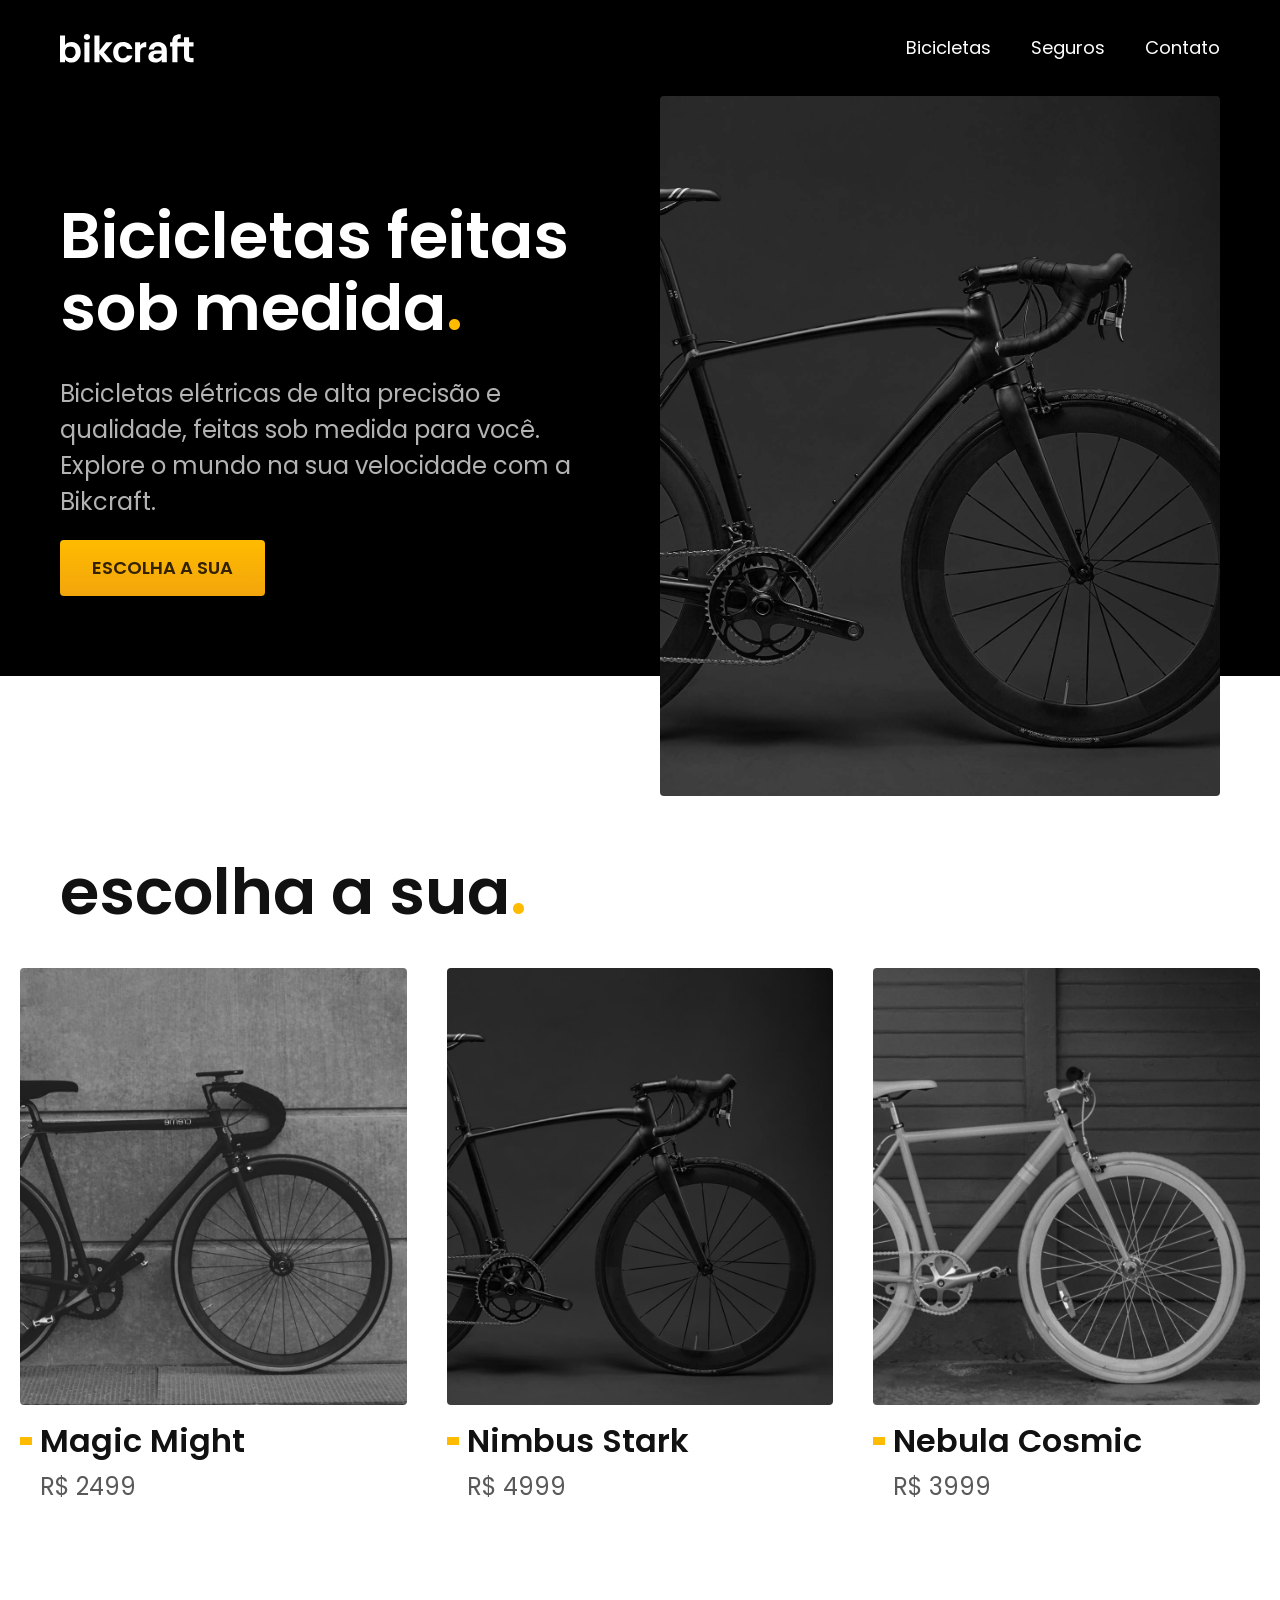
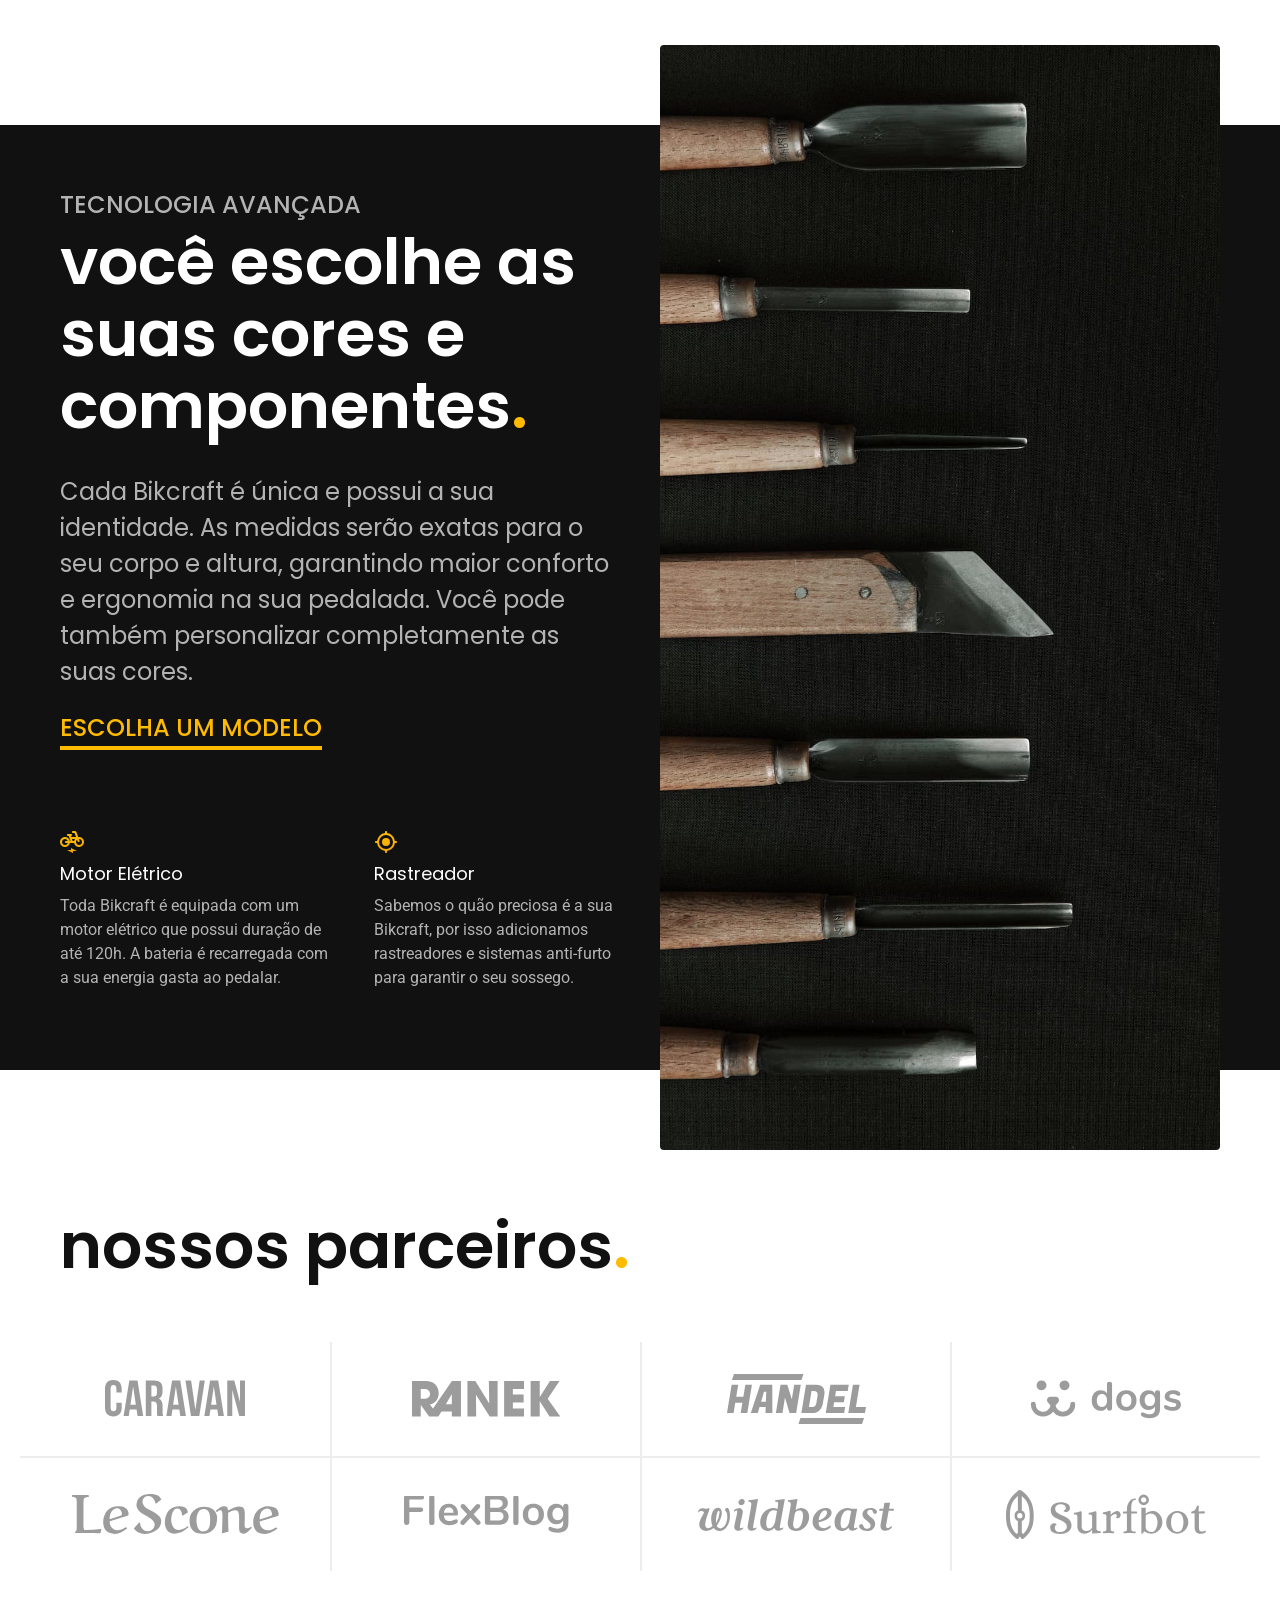
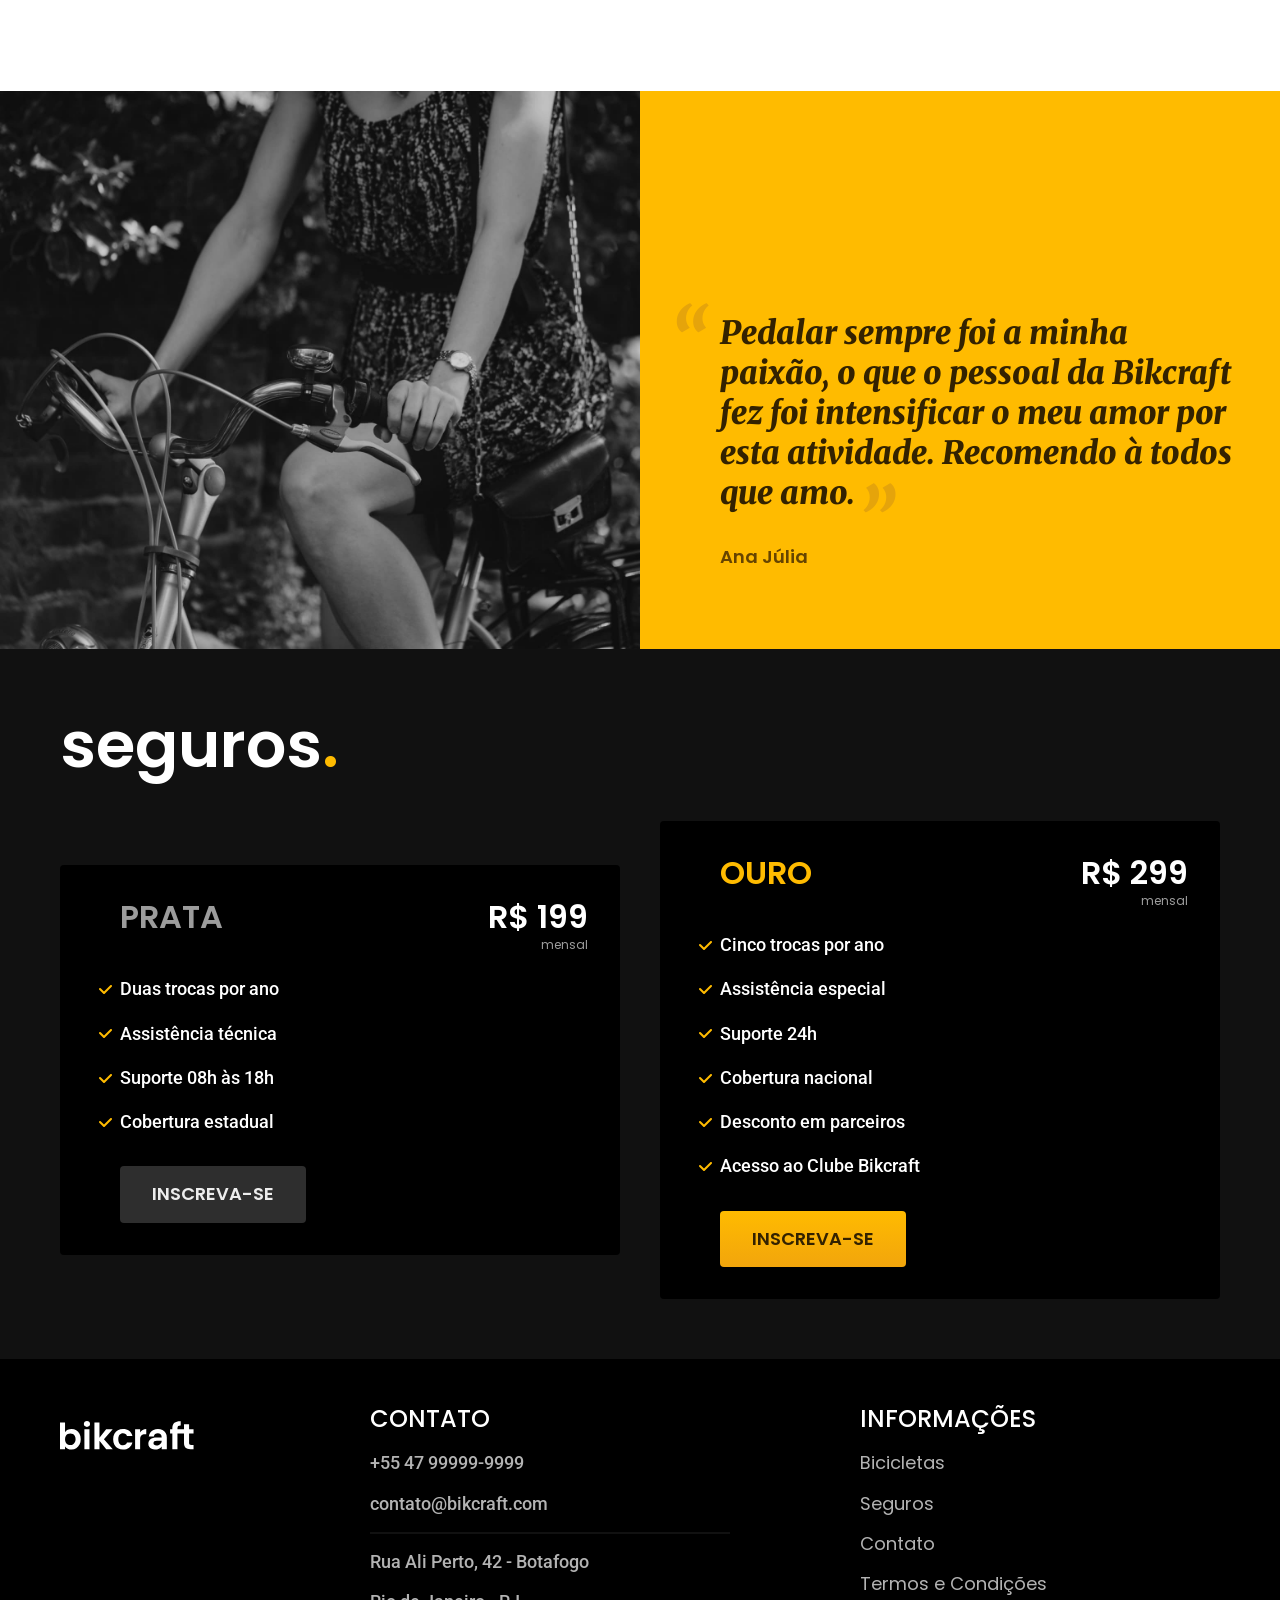
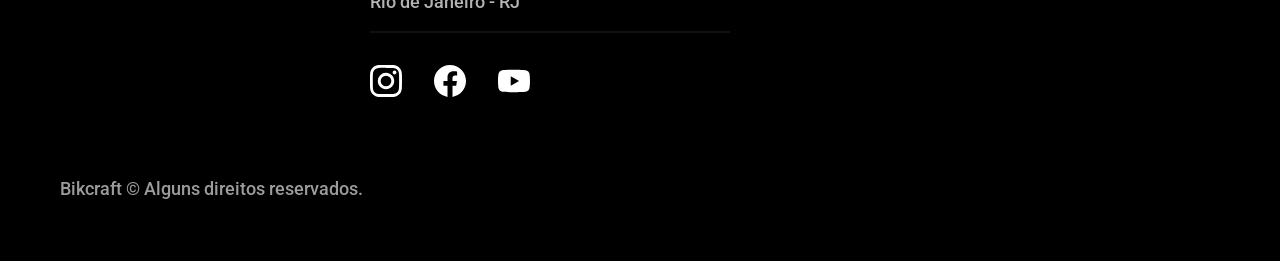
==== projeto-bikcraft/index.html @ 69a50936 "atualizar" ====
<!DOCTYPE html>
<html lang="pt-br">

<head>
    <meta charset="UTF-8">
    <meta http-equiv="X-UA-Compatible" content="IE=edge">
    <meta name="viewport" content="width=device-width, initial-scale=1.0">

    <title>Bikcraft</title>
    <!-- O titulo é uma parte muito importante para otimizar a busca do site no google. -->

    <meta name="description"
        content="Bicicletas elétricas de alta precisão e qualidade, feitas sob medida para você. Explore o mundo na sua velocidade com a Bikcraft.">
    <!-- A área de descrição do site é importante para falar qual o proposito do site para o usuário -->

    <link rel="stylesheet" href="./css/style.css">

    <!-- FONTES -->
    <link rel="preconnect" href="https://fonts.googleapis.com">
    <link rel="preconnect" href="https://fonts.gstatic.com" crossorigin>
    <link
        href="https://fonts.googleapis.com/css2?family=Merriweather:ital,wght@1,900&family=Poppins:wght@400;600&family=Roboto:ital,wght@0,500;1,400&display=swap"
        rel="stylesheet">
</head>
<header class="header-bg">
    <div class=" header container">
        <a href="./">
            <img src="./img/bikcraft.svg" alt="Bikcraft">
        </a>
        <nav aria-label="primaria">
            <ul class="header-menu font-1-m cor-0">
                <li><a href="./bicicletas.html">Bicicletas</a></li>
                <li><a href="./seguros.html">Seguros</a></li>
                <li><a href="./contato.html">Contato</a></li>
            </ul>
        </nav>
    </div>
</header>

<main class="intro-bg">
    <div class="container intro">
        <div class="intro-conteudo">
            <h1 class="font-1-xxl cor-0">Bicicletas feitas sob medida<span class="cor-p1">.</span></h1>
            <p class="font-2-l cor-5">Bicicletas elétricas de alta precisão e qualidade, feitas sob medida para
                você.
                Explore o mundo na sua
                velocidade com a Bikcraft.</p>
            <a class="botao" href="./bicicletas.html">Escolha a sua</a>
        </div>
        <div>
            <img src="./img/fotos/introducao.jpg" alt="Bicicleta elétrica preta.">
        </div>
    </div>
</main>


<article class="bicicletas-lista">
    <h2 class="container font-1-xxl">escolha a sua<span class="cor-p1">.</span></h2>
    <ul>
        <li><a href="./bicicletas/magic.html">
                <img src="./img/bicicletas/magic-home.jpg" alt="Bicicleta preta">
                <h3 class="font-1-xl">Magic Might</h3>
                <span class="font-2-l cor-8">R$ 2499</span>
            </a>
        </li>

        <li><a href="./bicicletas/nimbus.html">
                <img src="./img/bicicletas/nimbus-home.jpg" alt="Bicicleta preta">
                <h3 class="font-1-xl">Nimbus Stark</h3>
                <span class="font-2-l cor-8">R$ 4999</span>
            </a>
        </li>

        <li><a href="./bicicletas/nebula.html">
                <img src="./img/bicicletas/nebula-home.jpg" alt="Bicicleta preta">
                <h3 class="font-1-xl">Nebula Cosmic</h3>
                <span class="font-2-l cor-8">R$ 3999</span>
            </a>
        </li>
    </ul>
</article>

<article class="tecnologia-bg">
    <div class="tecnologia container">
        <div class="tecnologia-conteudo">
            <span class="font-2-l-b cor-5">Tecnologia Avançada</span>
            <h2 class="font-1-xxl cor-0">você escolhe as suas cores e componentes<span class="cor-p1">.</span></h2>
            <p class="font-2-l cor-5">Cada Bikcraft é única e possui a sua identidade. As medidas serão exatas para o
                seu corpo e altura,
                garantindo maior conforto e ergonomia na sua pedalada. Você pode também personalizar completamente as
                suas cores.</p>
            <a class="link" href="./bicicletas.html">Escolha um modelo</a>
            <div class="tecnologia-vantagem">
                <div>
                    <img src="./img/icones/eletrica.svg" alt="">
                    <h3 class="font-1-m cor-0">Motor Elétrico</h3>
                    <p class="font-2-s cor-5">Toda Bikcraft é equipada com um motor elétrico que possui duração de até
                        120h.
                        A bateria é
                        recarregada com a sua energia gasta ao pedalar.</p>
                </div>
                <div>
                    <img src="./img/icones/rastreador.svg" alt="">
                    <h3 class="font-1-m cor-0">Rastreador</h3>
                    <p class="font-2-s cor-5">Sabemos o quão preciosa é a sua Bikcraft, por isso adicionamos
                        rastreadores e
                        sistemas anti-furto
                        para garantir o seu sossego.</p>
                </div>
            </div>
        </div>
        <div class="tecnologia-img">
            <img src="./img/fotos/tecnologia.jpg" alt="">
        </div>
    </div>
</article>

<section class="parceiros" aria-label="Nosso Parceiros">
    <h2 class="container font-1-xxl">nossos parceiros<span class="cor-p1">.</span></h2>
    <ul>
        <li><img src="./img/parceiros/caravan.svg" alt="caravan"></li>
        <li><img src="./img/parceiros/ranek.svg" alt="ranek"></li>
        <li><img src="./img/parceiros/handel.svg" alt="handel"></li>
        <li><img src="./img/parceiros/dogs.svg" alt="dogs"></li>
        <li><img src="./img/parceiros/lescone.svg" alt="lescone"></li>
        <li><img src="./img/parceiros/flexblog.svg" alt="flexblog"></li>
        <li><img src="./img/parceiros/wildbeast.svg" alt="wildbeast"></li>
        <li><img src="./img/parceiros/surfbot.svg" alt="surfbot"></li>
</section>

<section class="depoimento" aria-label="Depoimento">
    <div>
        <img src="./img/fotos/depoimento.jpg" alt="Pessoa pedalando uma bicicleta Bikcraft.">
    </div>
    <div class="depoimento-conteudo">
        <blockquote class="font-1-xl cor-p5">
            <p>Pedalar sempre foi a minha paixão, o que o pessoal da Bikcraft fez foi intensificar o meu amor por esta
                atividade. Recomendo à todos que amo.</p>
        </blockquote>
        <span class="font-1-m-b cor-p4">Ana Júlia</span>
    </div>
</section>

<article class="seguros-bg">
    <div class="container seguros">
        <h2 class="font-1-xxl cor-0">seguros<span class="cor-p1">.</span></h2>
        <div class="seguros-itens">
            <h3 class="font-1-xl cor-6">PRATA</h3>
            <span class="font-1-xl cor-0">R$ 199 <span class="font-1-xs cor-6">mensal</span></span>
            <ul class="font-2-m cor-0">
                <li>Duas trocas por ano</li>
                <li>Assistência técnica</li>
                <li>Suporte 08h às 18h</li>
                <li>Cobertura estadual</li>
            </ul>
            <a class="botao secundaria" href="./orcamento.html">Inscreva-se</a>
        </div>

        <div class="seguros-itens">
            <h3 class="font-1-xl cor-p1">OURO</h3>
            <span class="font-1-xl cor-0">R$ 299 <span class="font-1-xs cor-6">mensal</span></span>
            <ul class="font-2-m cor-0">
                <li>Cinco trocas por ano</li>
                <li>Assistência especial</li>
                <li>Suporte 24h</li>
                <li>Cobertura nacional</li>
                <li>Desconto em parceiros</li>
                <li>Acesso ao Clube Bikcraft</li>
            </ul>
            <a class="botao" href="./orcamento.html">Inscreva-se</a>
        </div>
    </div>
</article>

<footer class="footer-bg">
    <div class="footer container">
        <img src="./img/bikcraft.svg" alt="">
        <div class="footer-contato">
            <h3 class="font-2-l-b cor-0">Contato</h3>
            <ul class="font-2-m cor-5">
                <li><a href="tel:+5547999999999">+55 47 99999-9999</a></li>
                <li><a href="mailto:contato@bikcraft.com">contato@bikcraft.com</a></li>
                <li>Rua Ali Perto, 42 - Botafogo</li>
                <li>Rio de Janeiro - RJ</li>
            </ul>
            <div class="footer-redes">
                <a href="#">
                    <img src="./img/redes/instagram.svg" alt="Instagram">
                </a>
                <a href="#">
                    <img src="./img/redes/facebook.svg" alt="Facebook">
                </a>
                <a href="#">
                    <img src="./img/redes/youtube.svg" alt="Youtube">
                </a>
            </div>
        </div>
        <div class="footer-info">
            <h3 class="font-2-l-b cor-0">Informações</h3>
            <nav>
                <ul class="font-1-m cor-5">
                    <li><a href="./bicicletas.html">Bicicletas</a></li>
                    <li><a href="./seguros.html">Seguros</a></li>
                    <li><a href="./contato.html">Contato</a></li>
                    <li><a href="./termos.html">Termos e Condições</a></li>
                </ul>
            </nav>
        </div>
        <p class="font-2-m cor-6 footer-copy">Bikcraft © Alguns direitos reservados.</p>
    </div>
</footer>

<body>
</body>

</html>
---- projeto-bikcraft/css/style.css ----
@import url(./global/global.css);
@import url(./utilidades/tipografia.css);
@import url(./utilidades/cores.css);

/* GLOBAL */
@import url(./global/header.css);
@import url(./global/footer.css);

/* UTILIDADES */
@import url(./utilidades/componente.css);

/* HOME */
@import url(./home/intro.css);
@import url(./home/tecnologia.css);
@import url(./home/parceiros.css);
@import url(./home/depoimento.css);

/* BICICLETAS */
@import url(./bicicletas/bicicletas-lista.css);
@import url(./bicicletas/bicicletas.css);
@import url(./bicicleta/bicicleta.css);

/* SEGUROS */
@import url(./seguros/seguros.css);
@import url(./seguros/vantagens.css);
@import url(./seguros/perguntas.css);

/* TERMOS */
@import url(./termos/termos.css);
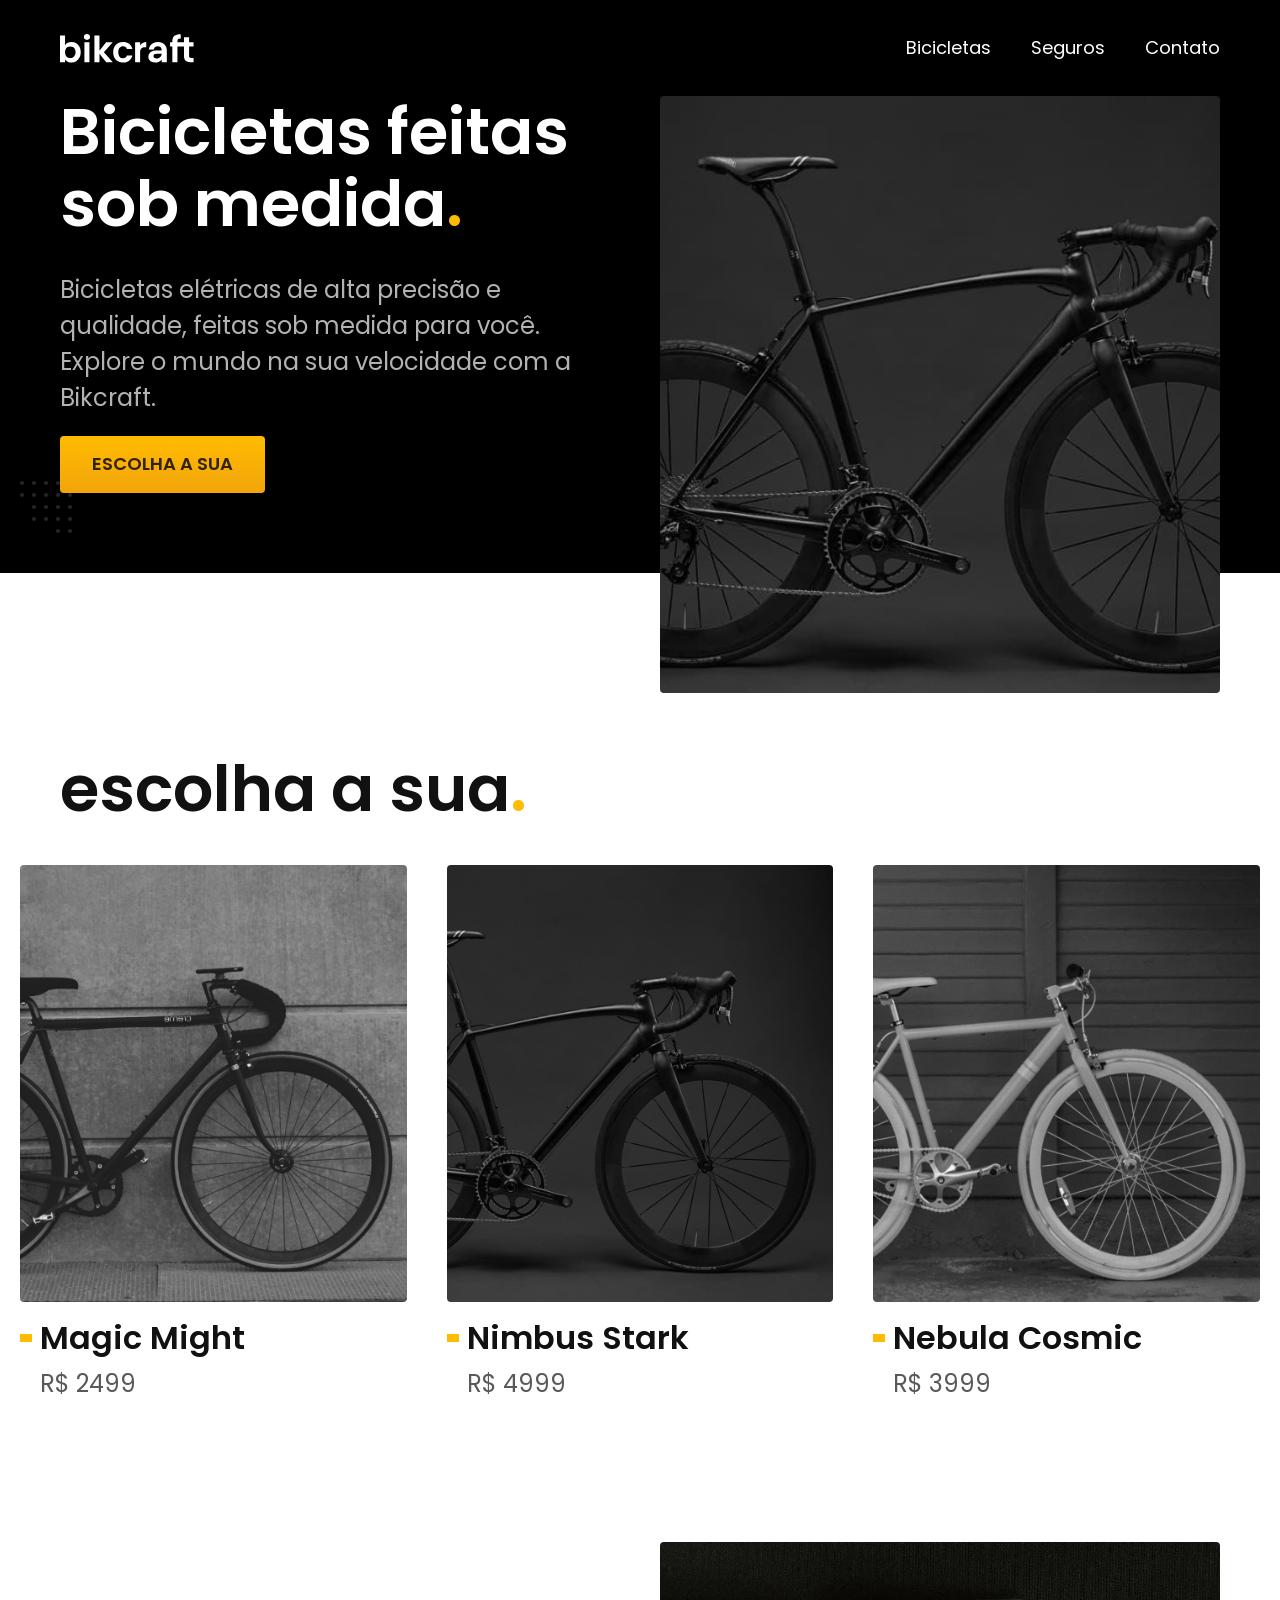
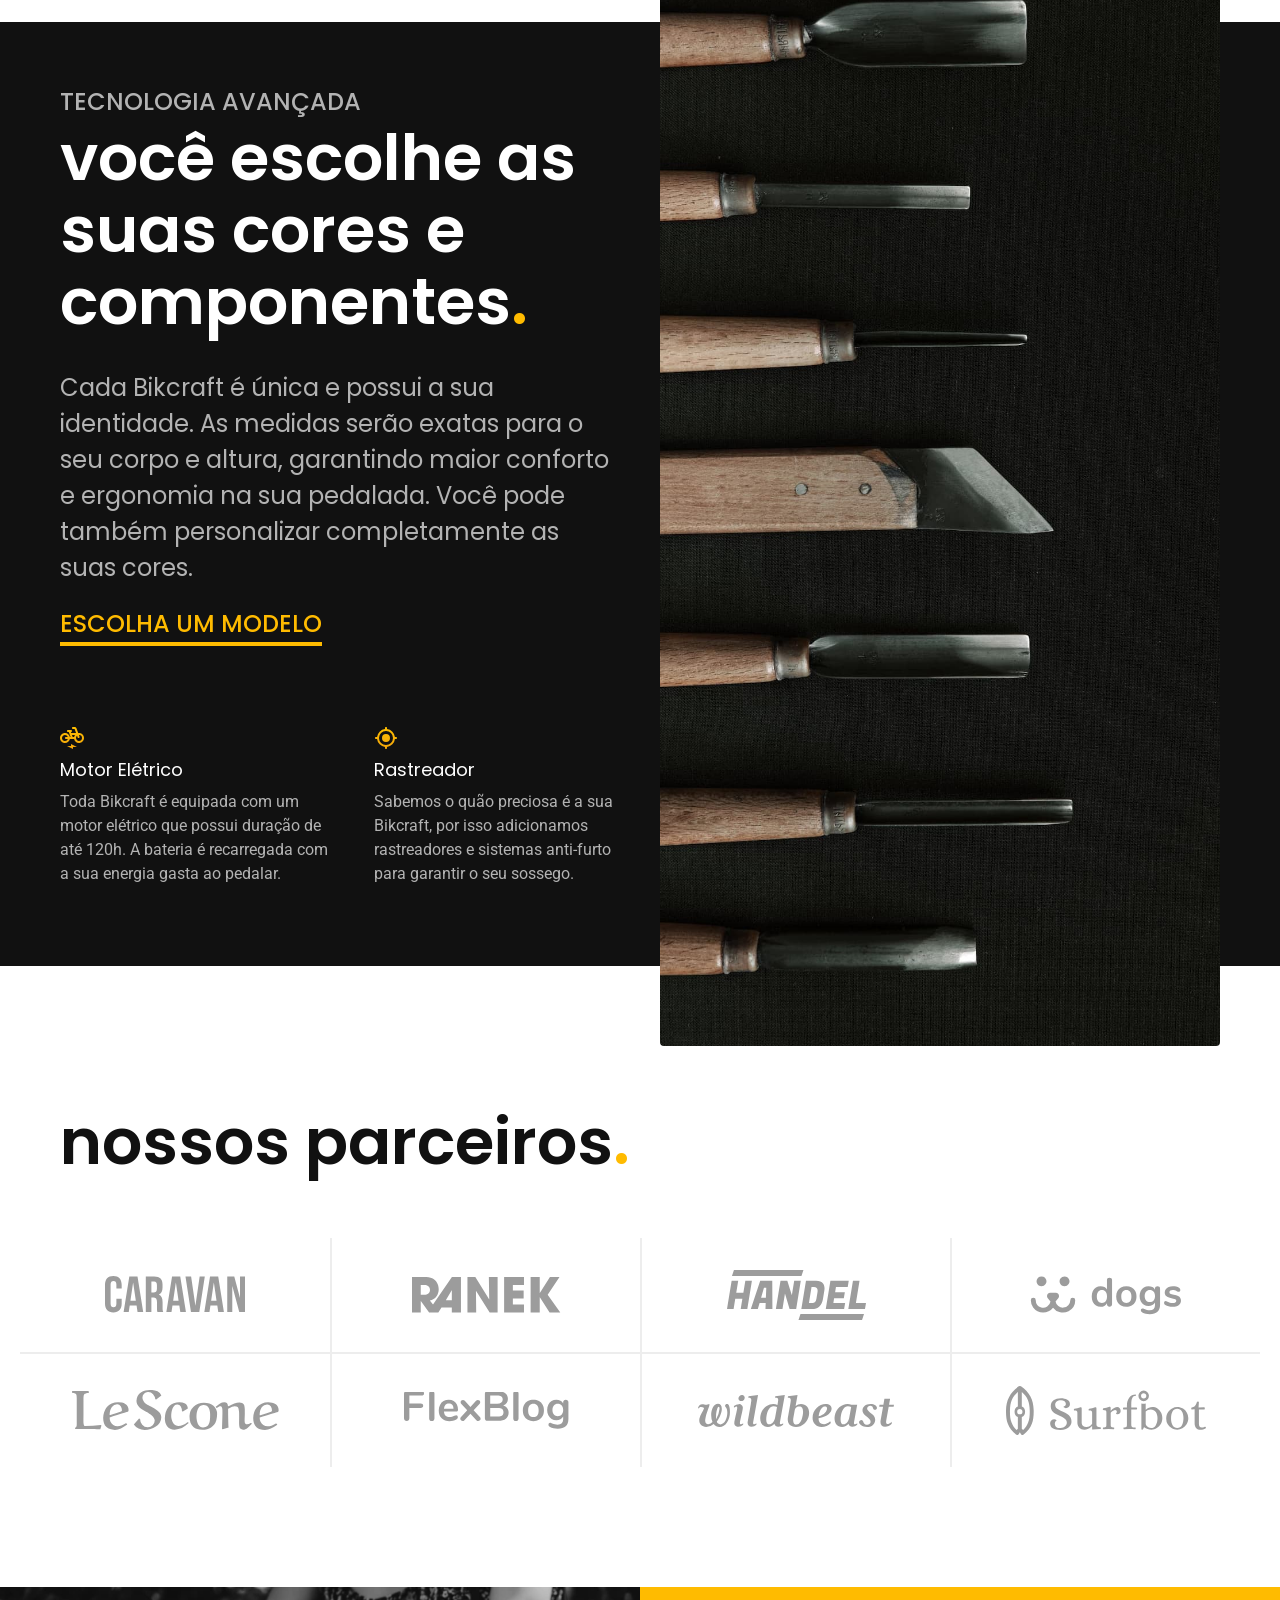
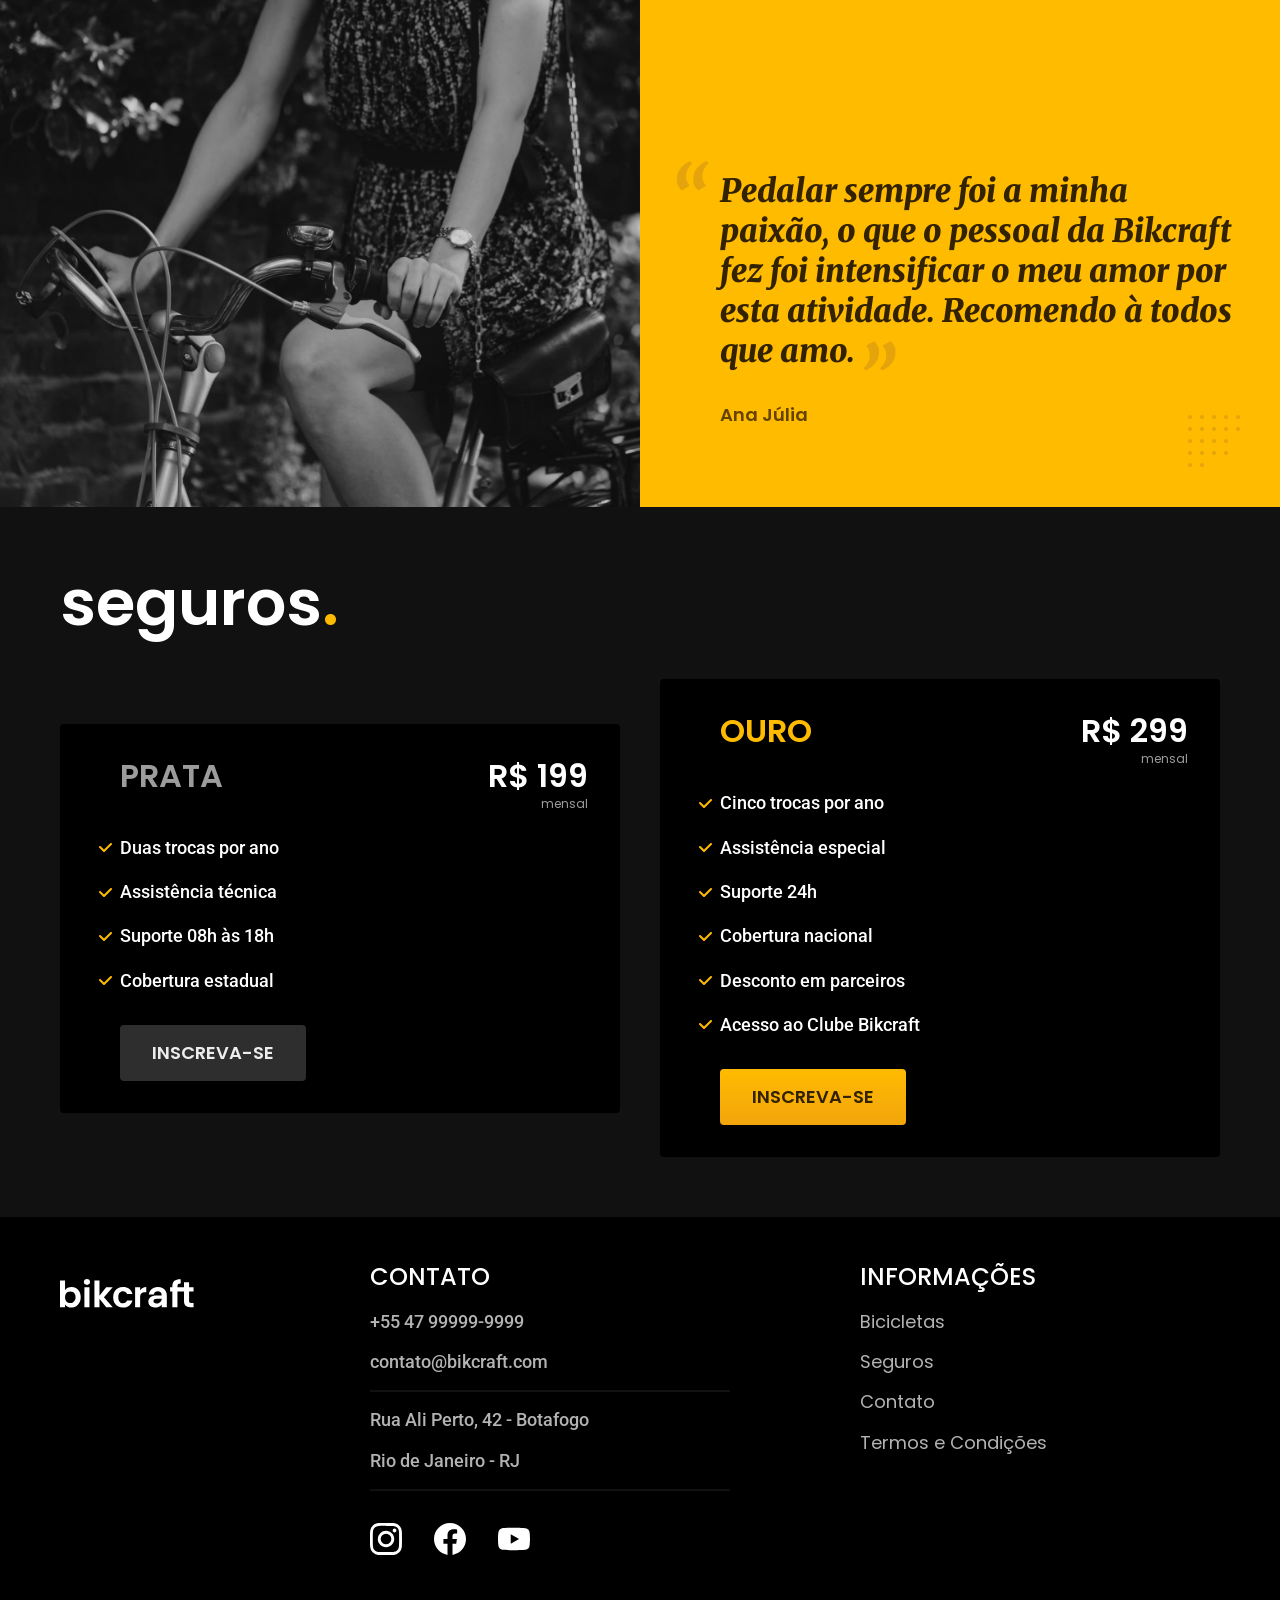
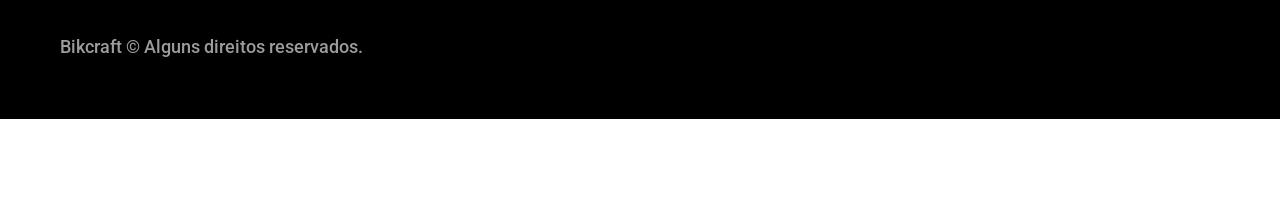
==== commit 6b4ba65b: "ajustes" ====
--- a/projeto-bikcraft/index.html
+++ b/projeto-bikcraft/index.html
@@ -13,6 +13,7 @@
         content="Bicicletas elétricas de alta precisão e qualidade, feitas sob medida para você. Explore o mundo na sua velocidade com a Bikcraft.">
     <!-- A área de descrição do site é importante para falar qual o proposito do site para o usuário -->
 
+    <link rel="preload" href="./css/style.css" as="style">
     <link rel="stylesheet" href="./css/style.css">
 
     <!-- FONTES -->
@@ -47,9 +48,11 @@
                 velocidade com a Bikcraft.</p>
             <a class="botao" href="./bicicletas.html">Escolha a sua</a>
         </div>
-        <div>
+        <picture>
+            <source media="(max-width:800px" srcset="./img/bicicletas/nimbus.jpg">
             <img src="./img/fotos/introducao.jpg" alt="Bicicleta elétrica preta.">
-        </div>
+        </picture>
+
     </div>
 </main>
 
--- a/projeto-bikcraft/css/style.css
+++ b/projeto-bikcraft/css/style.css
@@ -1,15 +1,15 @@
+/* GLOBAL */
 @import url(./global/global.css);
-@import url(./utilidades/tipografia.css);
-@import url(./utilidades/cores.css);
-
-/* GLOBAL */
 @import url(./global/header.css);
 @import url(./global/footer.css);
 
 /* UTILIDADES */
+@import url(./utilidades/tipografia.css);
 @import url(./utilidades/componente.css);
+@import url(./utilidades/formulario.css);
 
 /* HOME */
+@import url(./utilidades/cores.css);
 @import url(./home/intro.css);
 @import url(./home/tecnologia.css);
 @import url(./home/parceiros.css);
@@ -18,7 +18,10 @@
 /* BICICLETAS */
 @import url(./bicicletas/bicicletas-lista.css);
 @import url(./bicicletas/bicicletas.css);
+
+/* BICICLETAS */
 @import url(./bicicleta/bicicleta.css);
+@import url(./bicicleta/seguro.css);
 
 /* SEGUROS */
 @import url(./seguros/seguros.css);
@@ -27,3 +30,10 @@
 
 /* TERMOS */
 @import url(./termos/termos.css);
+
+/* CONTATO */
+@import url(./contato/contato.css);
+@import url(./contato/lojas.css);
+
+/* ORCAMENTO */
+@import url(./orcamento/orcamento.css);
--- a/projeto-bikcraft/css/style.css
+++ b/projeto-bikcraft/css/style.css
@@ -1,15 +1,15 @@
+/* GLOBAL */
 @import url(./global/global.css);
-@import url(./utilidades/tipografia.css);
-@import url(./utilidades/cores.css);
-
-/* GLOBAL */
 @import url(./global/header.css);
 @import url(./global/footer.css);
 
 /* UTILIDADES */
+@import url(./utilidades/tipografia.css);
 @import url(./utilidades/componente.css);
+@import url(./utilidades/formulario.css);
 
 /* HOME */
+@import url(./utilidades/cores.css);
 @import url(./home/intro.css);
 @import url(./home/tecnologia.css);
 @import url(./home/parceiros.css);
@@ -18,7 +18,10 @@
 /* BICICLETAS */
 @import url(./bicicletas/bicicletas-lista.css);
 @import url(./bicicletas/bicicletas.css);
+
+/* BICICLETAS */
 @import url(./bicicleta/bicicleta.css);
+@import url(./bicicleta/seguro.css);
 
 /* SEGUROS */
 @import url(./seguros/seguros.css);
@@ -27,3 +30,10 @@
 
 /* TERMOS */
 @import url(./termos/termos.css);
+
+/* CONTATO */
+@import url(./contato/contato.css);
+@import url(./contato/lojas.css);
+
+/* ORCAMENTO */
+@import url(./orcamento/orcamento.css);
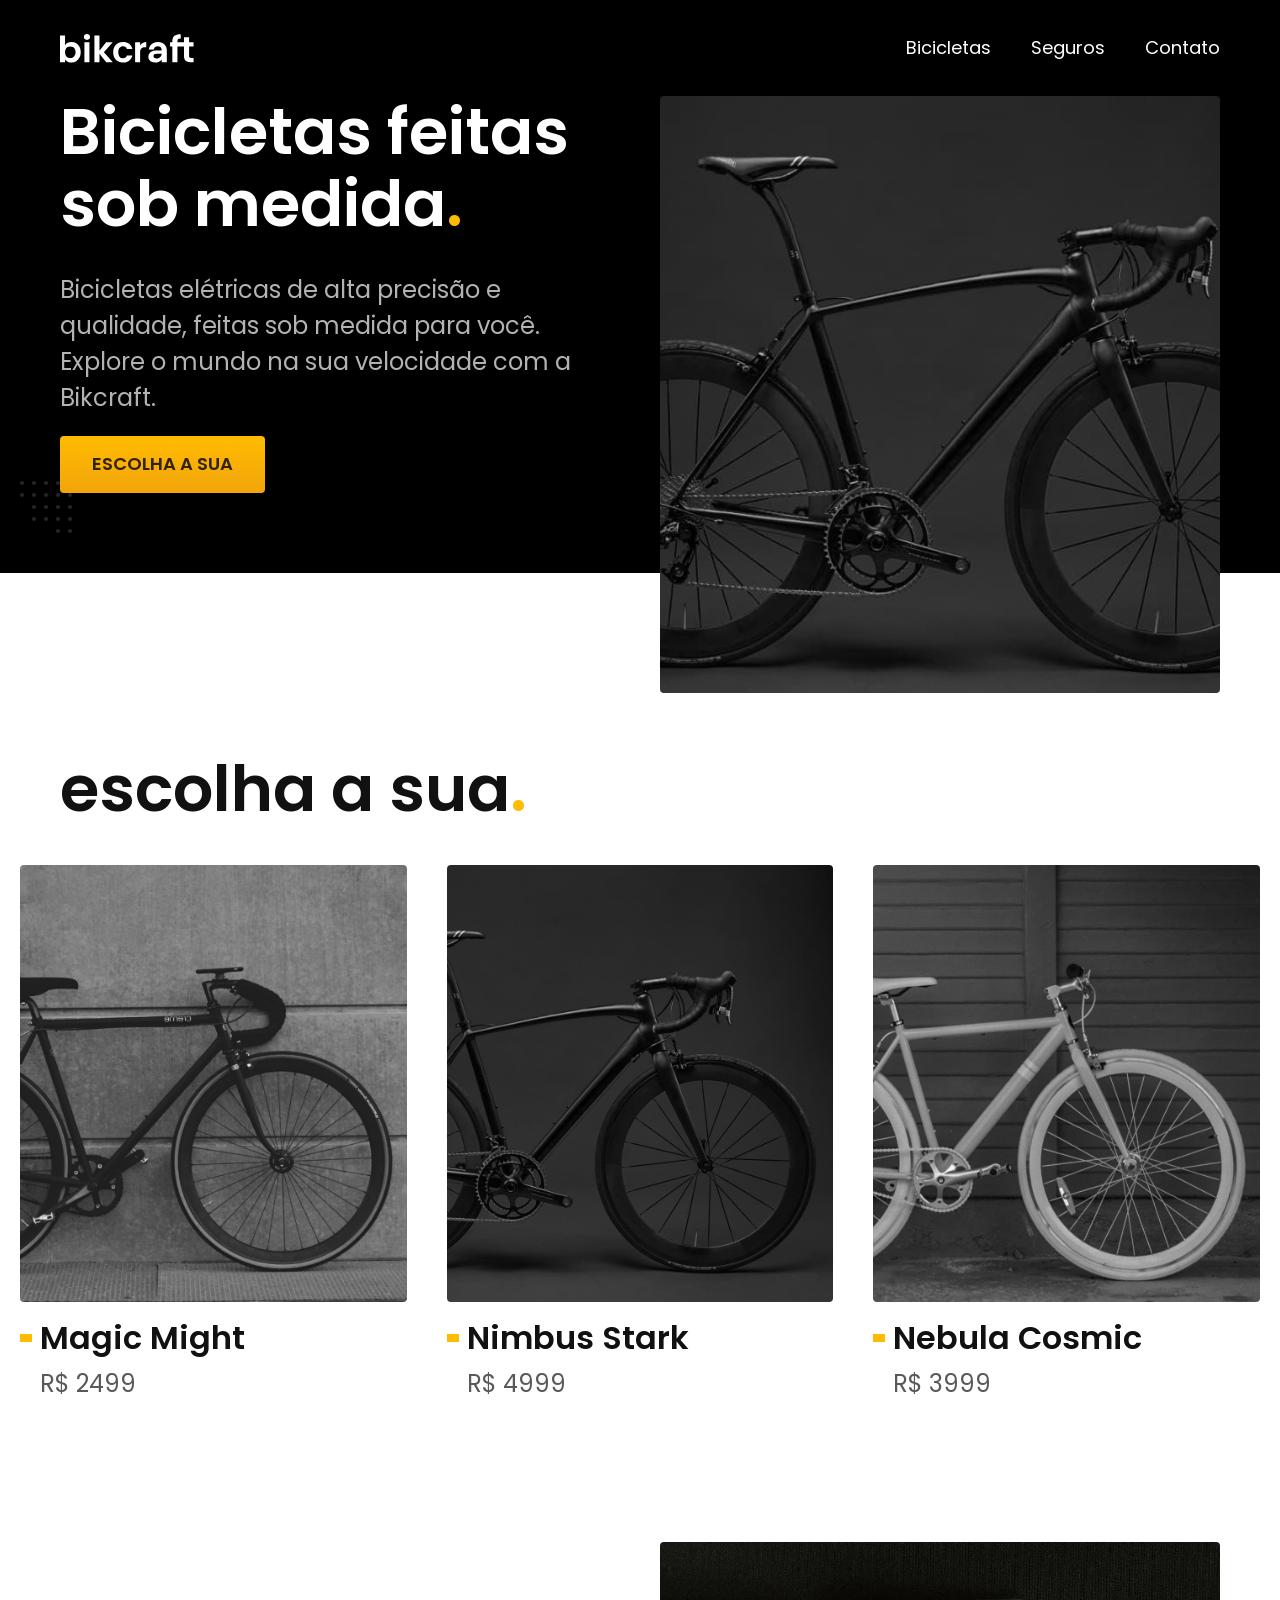
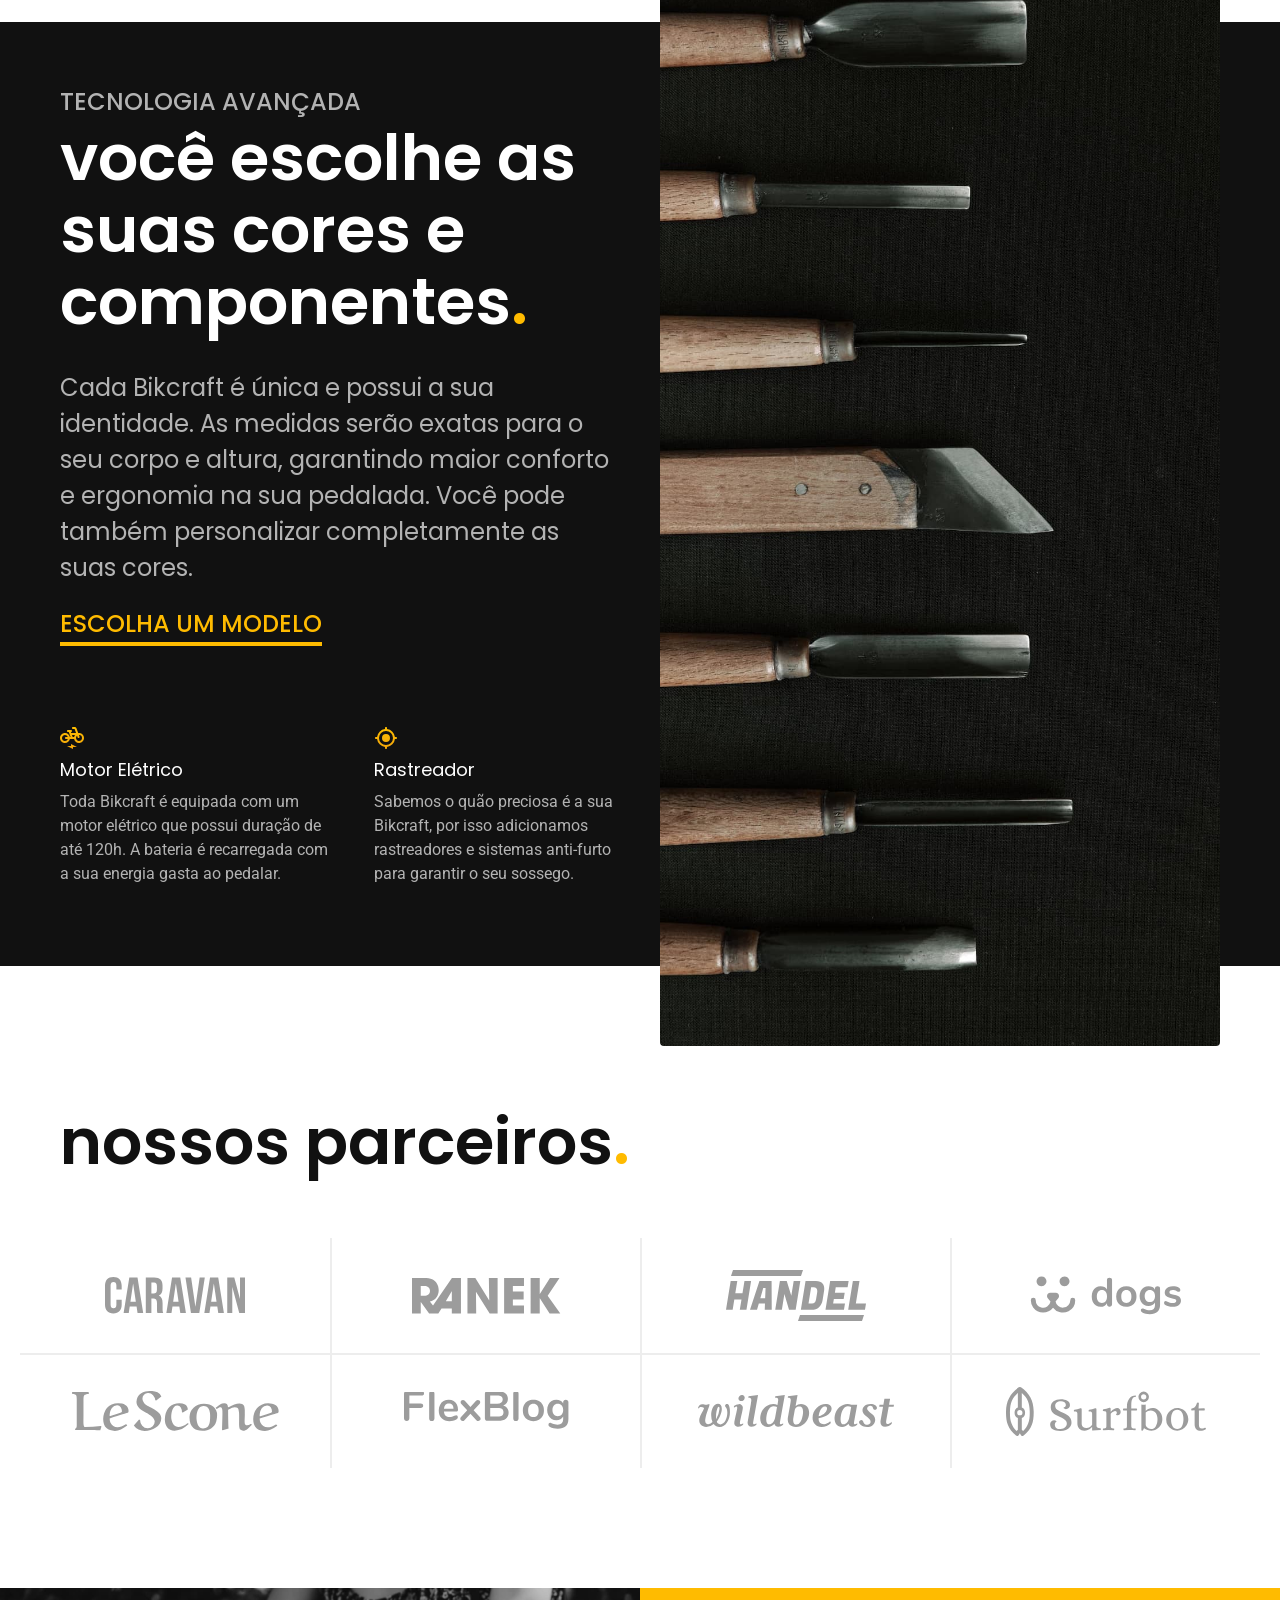
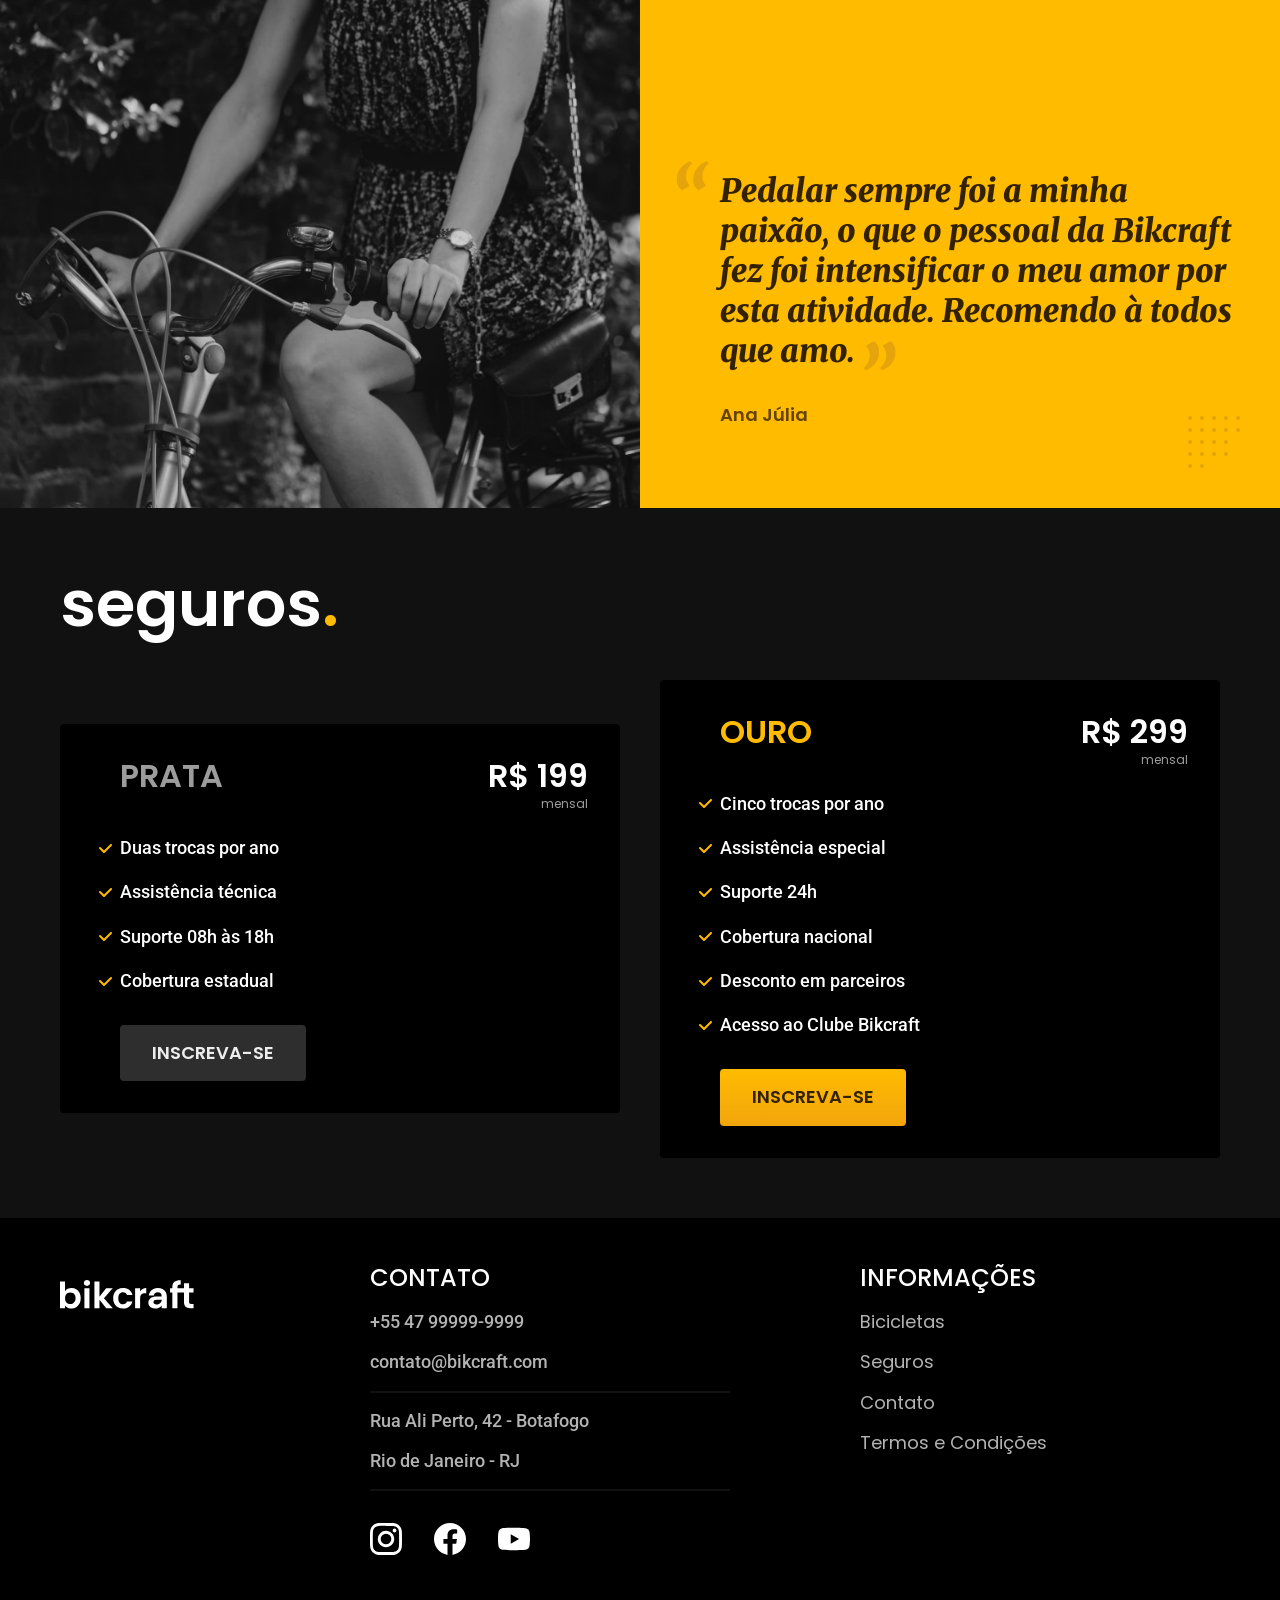
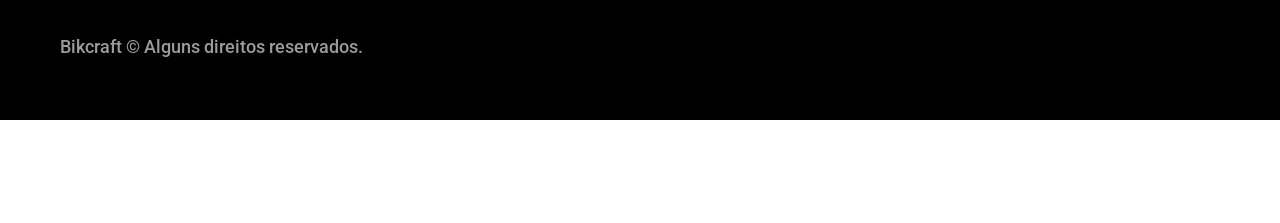
==== commit 5d6ec0a2: "ajustes" ====
--- a/projeto-bikcraft/index.html
+++ b/projeto-bikcraft/index.html
@@ -26,7 +26,7 @@
 <header class="header-bg">
     <div class=" header container">
         <a href="./">
-            <img src="./img/bikcraft.svg" alt="Bikcraft">
+            <img src="./img/bikcraft.svg" width="136" height="32" alt="Bikcraft">
         </a>
         <nav aria-label="primaria">
             <ul class="header-menu font-1-m cor-0">
@@ -50,7 +50,7 @@
         </div>
         <picture>
             <source media="(max-width:800px" srcset="./img/bicicletas/nimbus.jpg">
-            <img src="./img/fotos/introducao.jpg" alt="Bicicleta elétrica preta.">
+            <img src="./img/fotos/introducao.jpg" width="1280" height="1600" alt="Bicicleta elétrica preta.">
         </picture>
 
     </div>
@@ -61,21 +61,21 @@
     <h2 class="container font-1-xxl">escolha a sua<span class="cor-p1">.</span></h2>
     <ul>
         <li><a href="./bicicletas/magic.html">
-                <img src="./img/bicicletas/magic-home.jpg" alt="Bicicleta preta">
+                <img src="./img/bicicletas/magic-home.jpg" width="920" height="1040" alt="Bicicleta preta">
                 <h3 class="font-1-xl">Magic Might</h3>
                 <span class="font-2-l cor-8">R$ 2499</span>
             </a>
         </li>
 
         <li><a href="./bicicletas/nimbus.html">
-                <img src="./img/bicicletas/nimbus-home.jpg" alt="Bicicleta preta">
+                <img src="./img/bicicletas/nimbus-home.jpg" width="920" height="1040" alt="Bicicleta preta">
                 <h3 class="font-1-xl">Nimbus Stark</h3>
                 <span class="font-2-l cor-8">R$ 4999</span>
             </a>
         </li>
 
         <li><a href="./bicicletas/nebula.html">
-                <img src="./img/bicicletas/nebula-home.jpg" alt="Bicicleta preta">
+                <img src="./img/bicicletas/nebula-home.jpg" width="920" height="1040" alt="Bicicleta preta">
                 <h3 class="font-1-xl">Nebula Cosmic</h3>
                 <span class="font-2-l cor-8">R$ 3999</span>
             </a>
@@ -95,7 +95,7 @@
             <a class="link" href="./bicicletas.html">Escolha um modelo</a>
             <div class="tecnologia-vantagem">
                 <div>
-                    <img src="./img/icones/eletrica.svg" alt="">
+                    <img src="./img/icones/eletrica.svg" width="24" height="24" alt="">
                     <h3 class="font-1-m cor-0">Motor Elétrico</h3>
                     <p class="font-2-s cor-5">Toda Bikcraft é equipada com um motor elétrico que possui duração de até
                         120h.
@@ -103,7 +103,7 @@
                         recarregada com a sua energia gasta ao pedalar.</p>
                 </div>
                 <div>
-                    <img src="./img/icones/rastreador.svg" alt="">
+                    <img src="./img/icones/rastreador.svg" width="24" height="24" alt="">
                     <h3 class="font-1-m cor-0">Rastreador</h3>
                     <p class="font-2-s cor-5">Sabemos o quão preciosa é a sua Bikcraft, por isso adicionamos
                         rastreadores e
@@ -113,7 +113,7 @@
             </div>
         </div>
         <div class="tecnologia-img">
-            <img src="./img/fotos/tecnologia.jpg" alt="">
+            <img src="./img/fotos/tecnologia.jpg" width="1200" height="1920" alt="">
         </div>
     </div>
 </article>
@@ -121,19 +121,19 @@
 <section class="parceiros" aria-label="Nosso Parceiros">
     <h2 class="container font-1-xxl">nossos parceiros<span class="cor-p1">.</span></h2>
     <ul>
-        <li><img src="./img/parceiros/caravan.svg" alt="caravan"></li>
-        <li><img src="./img/parceiros/ranek.svg" alt="ranek"></li>
-        <li><img src="./img/parceiros/handel.svg" alt="handel"></li>
-        <li><img src="./img/parceiros/dogs.svg" alt="dogs"></li>
-        <li><img src="./img/parceiros/lescone.svg" alt="lescone"></li>
-        <li><img src="./img/parceiros/flexblog.svg" alt="flexblog"></li>
-        <li><img src="./img/parceiros/wildbeast.svg" alt="wildbeast"></li>
-        <li><img src="./img/parceiros/surfbot.svg" alt="surfbot"></li>
+        <li><img src="./img/parceiros/caravan.svg" width="140" height="38" alt="caravan"></li>
+        <li><img src="./img/parceiros/ranek.svg" width="149" height="36" alt="ranek"></li>
+        <li><img src="./img/parceiros/handel.svg" width="140" height="50" alt="handel"></li>
+        <li><img src="./img/parceiros/dogs.svg" width="152" height="39" alt="dogs"></li>
+        <li><img src="./img/parceiros/lescone.svg" width="208" height="41" alt="lescone"></li>
+        <li><img src="./img/parceiros/flexblog.svg" width="165" height="38" alt="flexblog"></li>
+        <li><img src="./img/parceiros/wildbeast.svg" width="196" height="34" alt="wildbeast"></li>
+        <li><img src="./img/parceiros/surfbot.svg" width="200" height="49" alt="surfbot"></li>
 </section>
 
 <section class="depoimento" aria-label="Depoimento">
     <div>
-        <img src="./img/fotos/depoimento.jpg" alt="Pessoa pedalando uma bicicleta Bikcraft.">
+        <img src="./img/fotos/depoimento.jpg" width="1560" height="1360" alt="Pessoa pedalando uma bicicleta Bikcraft.">
     </div>
     <div class="depoimento-conteudo">
         <blockquote class="font-1-xl cor-p5">
@@ -177,7 +177,7 @@
 
 <footer class="footer-bg">
     <div class="footer container">
-        <img src="./img/bikcraft.svg" alt="">
+        <img src="./img/bikcraft.svg" width="136" height="32" alt="">
         <div class="footer-contato">
             <h3 class="font-2-l-b cor-0">Contato</h3>
             <ul class="font-2-m cor-5">
@@ -188,13 +188,13 @@
             </ul>
             <div class="footer-redes">
                 <a href="#">
-                    <img src="./img/redes/instagram.svg" alt="Instagram">
+                    <img src="./img/redes/instagram.svg" width="32" height="32" alt="Instagram">
                 </a>
                 <a href="#">
-                    <img src="./img/redes/facebook.svg" alt="Facebook">
+                    <img src="./img/redes/facebook.svg" width="32" height="32" alt="Facebook">
                 </a>
                 <a href="#">
-                    <img src="./img/redes/youtube.svg" alt="Youtube">
+                    <img src="./img/redes/youtube.svg" width="32" height="32" alt="Youtube">
                 </a>
             </div>
         </div>
